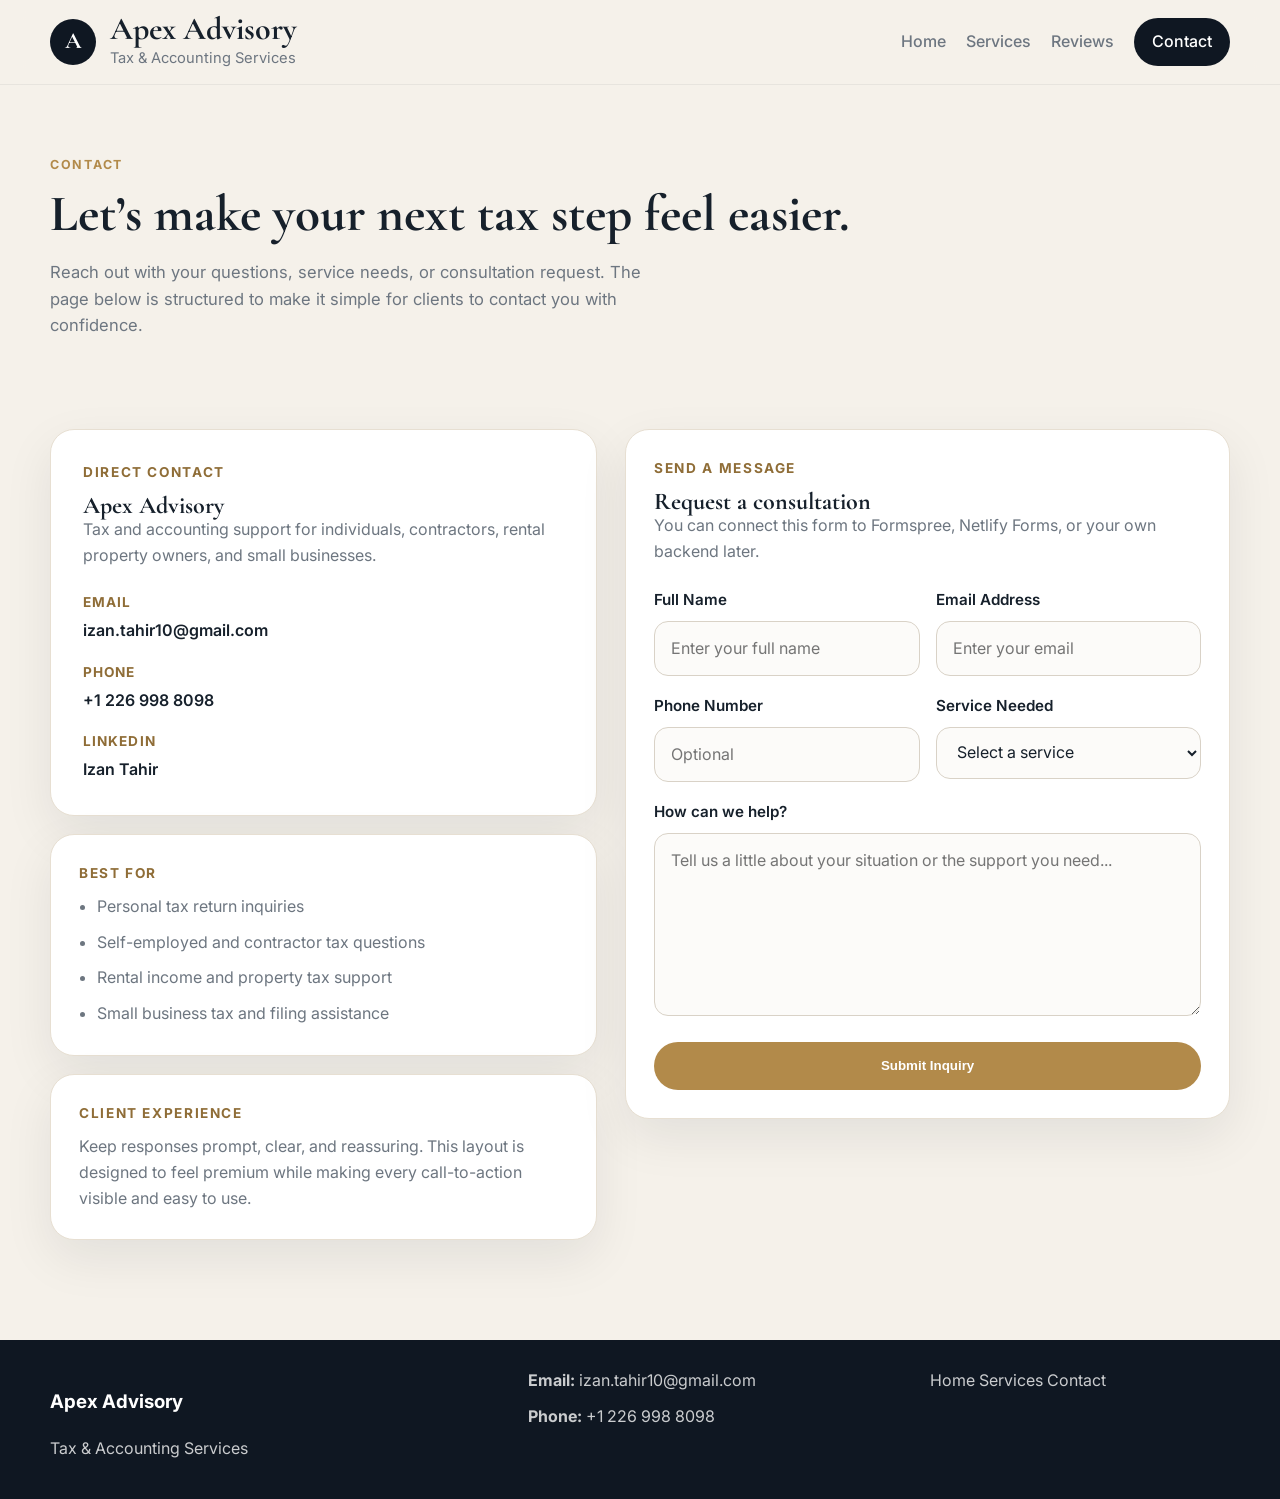
==== contact.html @ c5cc7b0b "Add Apex Advisory website files" ====
<!DOCTYPE html>
<html lang="en">
<head>
  <meta charset="UTF-8" />
  <meta name="viewport" content="width=device-width, initial-scale=1.0" />
  <title>Contact Apex Advisory</title>
  <meta
    name="description"
    content="Contact Apex Advisory for personal tax, contractor tax, rental income, and small business tax services."
  />
  <link rel="preconnect" href="https://fonts.googleapis.com" />
  <link rel="preconnect" href="https://fonts.gstatic.com" crossorigin />
  <link
    href="https://fonts.googleapis.com/css2?family=Cormorant+Garamond:wght@500;600;700&family=Inter:wght@400;500;600;700&display=swap"
    rel="stylesheet"
  />
  <link rel="stylesheet" href="css/styles.css" />
</head>
<body>
  <header class="site-header">
    <div class="container nav-wrap">
      <a href="index.html" class="brand">
        <span class="brand-mark">A</span>
        <div>
          <span class="brand-name">Apex Advisory</span>
          <span class="brand-subtitle">Tax & Accounting Services</span>
        </div>
      </a>

      <nav class="main-nav">
        <a href="index.html">Home</a>
        <a href="index.html#services">Services</a>
        <a href="index.html#reviews">Reviews</a>
        <a href="contact.html" class="nav-cta active">Contact</a>
      </nav>
    </div>
  </header>

  <main class="page-main">
    <section class="page-hero compact-hero">
      <div class="container">
        <p class="eyebrow">Contact</p>
        <h1>Let’s make your next tax step feel easier.</h1>
        <p class="page-intro">
          Reach out with your questions, service needs, or consultation request. The page below is
          structured to make it simple for clients to contact you with confidence.
        </p>
      </div>
    </section>

    <section class="contact-section">
      <div class="container contact-grid">
        <div class="contact-info-panel">
          <div class="contact-card large">
            <p class="contact-label">Direct Contact</p>
            <h2>Apex Advisory</h2>
            <p class="contact-text">
              Tax and accounting support for individuals, contractors, rental property owners,
              and small businesses.
            </p>

            <div class="contact-list">
              <div class="contact-item">
                <span>Email</span>
                <a href="mailto:izan.tahir10@gmail.com">izan.tahir10@gmail.com</a>
              </div>

              <div class="contact-item">
                <span>Phone</span>
                <a href="tel:+12269988098">+1 226 998 8098</a>
              </div>

              <div class="contact-item">
                <span>LinkedIn</span>
                <a href="#" target="_blank" rel="noopener">Izan Tahir</a>
              </div>
            </div>
          </div>

          <div class="contact-card">
            <p class="contact-label">Best For</p>
            <ul class="contact-bullets">
              <li>Personal tax return inquiries</li>
              <li>Self-employed and contractor tax questions</li>
              <li>Rental income and property tax support</li>
              <li>Small business tax and filing assistance</li>
            </ul>
          </div>

          <div class="contact-card">
            <p class="contact-label">Client Experience</p>
            <p class="contact-text">
              Keep responses prompt, clear, and reassuring. This layout is designed to feel premium
              while making every call-to-action visible and easy to use.
            </p>
          </div>
        </div>

        <div class="contact-form-panel">
          <div class="form-card">
            <p class="contact-label">Send a Message</p>
            <h2>Request a consultation</h2>
            <p class="form-intro">
              You can connect this form to Formspree, Netlify Forms, or your own backend later.
            </p>

            <form class="contact-form" action="#" method="post">
              <div class="form-row two-col">
                <div class="form-group">
                  <label for="fullName">Full Name</label>
                  <input type="text" id="fullName" name="fullName" placeholder="Enter your full name" required />
                </div>

                <div class="form-group">
                  <label for="email">Email Address</label>
                  <input type="email" id="email" name="email" placeholder="Enter your email" required />
                </div>
              </div>

              <div class="form-row two-col">
                <div class="form-group">
                  <label for="phone">Phone Number</label>
                  <input type="tel" id="phone" name="phone" placeholder="Optional" />
                </div>

                <div class="form-group">
                  <label for="service">Service Needed</label>
                  <select id="service" name="service" required>
                    <option value="">Select a service</option>
                    <option value="Personal Tax Returns">Personal Tax Returns (T1)</option>
                    <option value="Contractor Taxes">Self-Employed & Contractor Taxes</option>
                    <option value="Rental Income">Rental Income & Investment Properties</option>
                    <option value="Business Tax">Small Business Tax Support</option>
                  </select>
                </div>
              </div>

              <div class="form-row">
                <div class="form-group">
                  <label for="message">How can we help?</label>
                  <textarea
                    id="message"
                    name="message"
                    rows="6"
                    placeholder="Tell us a little about your situation or the support you need..."
                    required
                  ></textarea>
                </div>
              </div>

              <button type="submit" class="btn btn-gold btn-full">Submit Inquiry</button>
            </form>
          </div>
        </div>
      </div>
    </section>
  </main>

  <footer class="site-footer">
    <div class="container footer-grid">
      <div>
        <h3>Apex Advisory</h3>
        <p>Tax & Accounting Services</p>
      </div>

      <div>
        <p><strong>Email:</strong> izan.tahir10@gmail.com</p>
        <p><strong>Phone:</strong> +1 226 998 8098</p>
      </div>

      <div>
        <a href="index.html">Home</a>
        <a href="index.html#services">Services</a>
        <a href="contact.html">Contact</a>
      </div>
    </div>
  </footer>
</body>
</html>
---- css/styles.css ----
:root {
  --bg: #f5f1ea;
  --surface: #ffffff;
  --surface-soft: #f8f6f2;
  --text: #16202b;
  --muted: #6d7680;
  --line: #e7dfd2;
  --gold: #b28a4a;
  --gold-dark: #8f6d37;
  --navy: #0f1722;
  --navy-soft: #1b2634;
  --shadow: 0 18px 50px rgba(15, 23, 34, 0.08);
  --radius-lg: 24px;
  --radius-md: 16px;
  --radius-sm: 12px;
  --container: 1180px;
}

* {
  box-sizing: border-box;
}

html {
  scroll-behavior: smooth;
}

body {
  margin: 0;
  background: var(--bg);
  color: var(--text);
  font-family: "Inter", sans-serif;
  line-height: 1.6;
}

img {
  max-width: 100%;
  display: block;
}

a {
  color: inherit;
  text-decoration: none;
}

.container {
  width: min(100% - 40px, var(--container));
  margin: 0 auto;
}

.site-header {
  position: sticky;
  top: 0;
  z-index: 100;
  backdrop-filter: blur(12px);
  background: rgba(245, 241, 234, 0.9);
  border-bottom: 1px solid rgba(22, 32, 43, 0.06);
}

.nav-wrap {
  min-height: 84px;
  display: flex;
  align-items: center;
  justify-content: space-between;
  gap: 24px;
}

.brand {
  display: inline-flex;
  align-items: center;
  gap: 14px;
}

.brand-mark {
  width: 46px;
  height: 46px;
  border-radius: 50%;
  display: grid;
  place-items: center;
  background: var(--navy);
  color: #fff;
  font-family: "Cormorant Garamond", serif;
  font-size: 1.45rem;
  font-weight: 700;
}

.brand-name {
  display: block;
  font-family: "Cormorant Garamond", serif;
  font-size: 2rem;
  font-weight: 700;
  line-height: 1;
}

.brand-subtitle {
  display: block;
  margin-top: 2px;
  color: var(--muted);
  font-size: 0.92rem;
}

.main-nav {
  display: flex;
  align-items: center;
  gap: 20px;
  flex-wrap: wrap;
}

.main-nav a {
  color: var(--muted);
  font-weight: 500;
  transition: color 0.2s ease;
}

.main-nav a:hover,
.main-nav a.active {
  color: var(--text);
}

.nav-cta {
  padding: 11px 18px;
  border-radius: 999px;
  background: var(--navy);
  color: #fff !important;
}

.hero {
  padding: 80px 0 56px;
}

.hero-grid {
  display: grid;
  grid-template-columns: 1.2fr 0.8fr;
  gap: 32px;
  align-items: stretch;
}

.hero-copy,
.hero-panel-inner,
.cta-box,
.contact-card,
.form-card,
.service-card,
.review-summary-card,
.review-card,
.why-item {
  box-shadow: var(--shadow);
}

.hero-copy {
  background: linear-gradient(135deg, #101924, #1e2d3f);
  color: #fff;
  border-radius: 30px;
  padding: 54px;
}

.eyebrow {
  margin: 0 0 14px;
  letter-spacing: 0.14em;
  text-transform: uppercase;
  color: var(--gold);
  font-size: 0.78rem;
  font-weight: 700;
}

.hero h1,
.page-hero h1,
.section-heading h2,
.why-section h2,
.cta-box h2,
.contact-card h2,
.form-card h2,
.trust-grid h2 {
  margin: 0;
  font-family: "Cormorant Garamond", serif;
  line-height: 0.98;
}

.hero h1 {
  font-size: clamp(2.8rem, 5vw, 5rem);
  max-width: 12ch;
}

.hero-text,
.page-intro {
  margin: 20px 0 0;
  color: rgba(255, 255, 255, 0.82);
  font-size: 1.04rem;
  max-width: 60ch;
}

.hero-actions {
  display: flex;
  flex-wrap: wrap;
  gap: 14px;
  margin-top: 30px;
}

.btn {
  display: inline-flex;
  align-items: center;
  justify-content: center;
  min-height: 48px;
  padding: 0 22px;
  border-radius: 999px;
  font-weight: 600;
  border: 1px solid transparent;
  transition: all 0.25s ease;
}

.btn:hover {
  transform: translateY(-2px);
}

.btn-gold {
  background: var(--gold);
  color: #fff;
}

.btn-gold:hover {
  background: var(--gold-dark);
}

.btn-outline {
  border-color: rgba(255, 255, 255, 0.24);
  color: #fff;
}

.btn-outline:hover {
  border-color: rgba(255, 255, 255, 0.4);
}

.btn-dark {
  background: var(--navy);
  color: #fff;
}

.btn-full {
  width: 100%;
}

.hero-points {
  display: grid;
  grid-template-columns: repeat(2, minmax(0, 1fr));
  gap: 14px;
  margin-top: 36px;
}

.point-card {
  border-radius: 18px;
  background: rgba(255, 255, 255, 0.08);
  padding: 18px;
  border: 1px solid rgba(255, 255, 255, 0.09);
}

.point-card strong {
  display: block;
  margin-bottom: 6px;
}

.point-card span {
  color: rgba(255, 255, 255, 0.75);
  font-size: 0.95rem;
}

.hero-panel {
  display: flex;
}

.hero-panel-inner {
  width: 100%;
  background: var(--surface);
  border-radius: 30px;
  padding: 36px;
  border: 1px solid var(--line);
}

.panel-label,
.review-summary-label,
.contact-label,
.trust-label {
  margin: 0 0 10px;
  font-size: 0.85rem;
  font-weight: 700;
  color: var(--gold-dark);
  text-transform: uppercase;
  letter-spacing: 0.12em;
}

.panel-list {
  margin: 0;
  padding-left: 18px;
  color: var(--muted);
}

.panel-list li + li {
  margin-top: 10px;
}

.panel-divider {
  height: 1px;
  background: var(--line);
  margin: 26px 0;
}

.panel-note {
  margin: 0;
  color: var(--text);
  font-weight: 500;
}

.trust-strip {
  padding: 16px 0 28px;
}

.trust-grid,
.why-grid,
.footer-grid,
.contact-grid {
  display: grid;
  gap: 28px;
}

.trust-grid {
  grid-template-columns: 1fr 1fr;
  align-items: center;
}

.trust-grid h2 {
  font-size: clamp(2rem, 4vw, 3rem);
  max-width: 14ch;
}

.trust-text {
  margin: 0;
  color: var(--muted);
  font-size: 1.04rem;
}

.services-section,
.why-section,
.reviews-section,
.contact-section,
.cta-section {
  padding: 70px 0;
}

.section-heading {
  max-width: 740px;
  margin-bottom: 32px;
}

.section-heading h2,
.why-section h2,
.cta-box h2,
.page-hero h1 {
  font-size: clamp(2.2rem, 4vw, 3.4rem);
}

.section-heading p {
  color: var(--muted);
  margin-top: 14px;
}

.service-grid {
  display: grid;
  grid-template-columns: repeat(2, minmax(0, 1fr));
  gap: 22px;
}

.service-card {
  background: var(--surface);
  border: 1px solid var(--line);
  border-radius: 24px;
  padding: 28px;
  transition: transform 0.25s ease, border-color 0.25s ease;
}

.service-card:hover {
  transform: translateY(-4px);
  border-color: rgba(178, 138, 74, 0.35);
}

.service-number {
  display: inline-block;
  margin-bottom: 16px;
  color: var(--gold-dark);
  font-weight: 700;
  letter-spacing: 0.12em;
}

.service-card h3,
.why-item h3,
.review-card h3 {
  margin: 0 0 10px;
  font-size: 1.28rem;
}

.service-card p,
.why-item p,
.review-card p,
.contact-text,
.form-intro,
.reviews-note {
  color: var(--muted);
  margin: 0;
}

.service-link {
  display: inline-block;
  margin-top: 16px;
  color: var(--text);
  font-weight: 600;
}

.why-grid {
  grid-template-columns: 1fr 1fr;
  align-items: start;
}

.why-list {
  display: grid;
  gap: 16px;
}

.why-item {
  background: var(--surface-soft);
  border: 1px solid var(--line);
  border-radius: 20px;
  padding: 24px;
}

.review-summary-card {
  background: var(--surface);
  border: 1px solid var(--line);
  border-radius: 24px;
  padding: 24px;
  display: flex;
  align-items: center;
  justify-content: space-between;
  gap: 20px;
  margin-bottom: 20px;
}

.review-rating {
  margin: 8px 0 0;
  color: var(--muted);
  font-weight: 600;
}

.reviews-grid {
  display: grid;
  grid-template-columns: repeat(3, minmax(0, 1fr));
  gap: 18px;
}

.review-card,
.review-placeholder {
  background: var(--surface);
  border: 1px solid var(--line);
  border-radius: 20px;
  padding: 22px;
}

.review-card .meta {
  display: flex;
  align-items: center;
  justify-content: space-between;
  margin-top: 14px;
  color: var(--muted);
  font-size: 0.92rem;
}

.review-stars {
  color: var(--gold-dark);
  font-weight: 700;
}

.reviews-note {
  margin-top: 18px;
}

.cta-box {
  background: linear-gradient(135deg, #101924, #1a2a39);
  color: #fff;
  border-radius: 30px;
  padding: 36px;
  display: flex;
  align-items: center;
  justify-content: space-between;
  gap: 24px;
}

.cta-box p:last-child {
  color: rgba(255, 255, 255, 0.76);
}

.site-footer {
  background: var(--navy);
  color: #fff;
  padding: 28px 0;
}

.footer-grid {
  grid-template-columns: 1.2fr 1fr 0.8fr;
  align-items: start;
}

.footer-grid p,
.footer-grid a {
  margin: 0 0 10px;
  color: rgba(255, 255, 255, 0.78);
}

.page-main {
  padding-bottom: 30px;
}

.page-hero {
  padding: 70px 0 20px;
}

.compact-hero .page-intro {
  color: var(--muted);
  max-width: 62ch;
}

.contact-grid {
  grid-template-columns: 0.95fr 1.05fr;
  align-items: start;
}

.contact-info-panel,
.contact-form-panel {
  display: grid;
  gap: 18px;
}

.contact-card,
.form-card {
  background: var(--surface);
  border: 1px solid var(--line);
  border-radius: 24px;
  padding: 28px;
}

.contact-card.large {
  padding: 32px;
}

.contact-list {
  display: grid;
  gap: 18px;
  margin-top: 24px;
}

.contact-item span {
  display: block;
  font-size: 0.85rem;
  text-transform: uppercase;
  letter-spacing: 0.08em;
  color: var(--gold-dark);
  margin-bottom: 4px;
  font-weight: 700;
}

.contact-item a {
  color: var(--text);
  font-weight: 600;
  word-break: break-word;
}

.contact-bullets {
  margin: 0;
  padding-left: 18px;
  color: var(--muted);
}

.contact-bullets li + li {
  margin-top: 10px;
}

.contact-form {
  margin-top: 24px;
}

.form-row {
  margin-bottom: 18px;
}

.form-row.two-col {
  display: grid;
  grid-template-columns: repeat(2, minmax(0, 1fr));
  gap: 16px;
}

.form-group label {
  display: block;
  margin-bottom: 8px;
  font-size: 0.95rem;
  font-weight: 600;
}

.form-group input,
.form-group select,
.form-group textarea {
  width: 100%;
  border: 1px solid #d9d2c7;
  background: #fcfbf9;
  color: var(--text);
  border-radius: 14px;
  padding: 14px 16px;
  font: inherit;
  outline: none;
  transition: border-color 0.2s ease, box-shadow 0.2s ease;
}

.form-group input:focus,
.form-group select:focus,
.form-group textarea:focus {
  border-color: rgba(178, 138, 74, 0.8);
  box-shadow: 0 0 0 4px rgba(178, 138, 74, 0.12);
}

.service-page-section {
  padding: 64px 0 80px;
}

.service-hero-card,
.service-detail-card,
.service-side-card {
  background: var(--surface);
  border: 1px solid var(--line);
  border-radius: 24px;
  box-shadow: var(--shadow);
}

.service-page-grid {
  display: grid;
  grid-template-columns: 1.1fr 0.9fr;
  gap: 24px;
}

.service-hero-card {
  padding: 34px;
}

.service-hero-card h1 {
  margin: 0;
  font-family: "Cormorant Garamond", serif;
  font-size: clamp(2.3rem, 4vw, 3.5rem);
  line-height: 0.98;
}

.service-hero-card p {
  color: var(--muted);
  margin-top: 16px;
}

.service-detail-card {
  margin-top: 18px;
  padding: 28px;
}

.service-detail-card h2,
.service-side-card h3 {
  margin: 0 0 14px;
  font-size: 1.35rem;
}

.service-checklist {
  margin: 0;
  padding-left: 18px;
  color: var(--muted);
}

.service-checklist li + li {
  margin-top: 10px;
}

.service-side-stack {
  display: grid;
  gap: 18px;
}

.service-side-card {
  padding: 26px;
}

.service-side-card p {
  color: var(--muted);
  margin: 0;
}

#hidden-map {
  width: 1px;
  height: 1px;
  overflow: hidden;
  position: absolute;
  left: -9999px;
}

@media (max-width: 980px) {
  .hero-grid,
  .trust-grid,
  .why-grid,
  .contact-grid,
  .service-page-grid,
  .footer-grid {
    grid-template-columns: 1fr;
  }

  .service-grid,
  .reviews-grid {
    grid-template-columns: 1fr 1fr;
  }

  .cta-box,
  .review-summary-card {
    flex-direction: column;
    align-items: flex-start;
  }

  .hero-copy {
    padding: 38px 30px;
  }
}

@media (max-width: 720px) {
  .main-nav {
    gap: 12px;
  }

  .main-nav a {
    font-size: 0.94rem;
  }

  .hero-points,
  .service-grid,
  .reviews-grid,
  .form-row.two-col {
    grid-template-columns: 1fr;
  }

  .hero {
    padding-top: 46px;
  }

  .hero h1 {
    max-width: none;
  }

  .brand-name {
    font-size: 1.6rem;
  }

  .container {
    width: min(100% - 24px, var(--container));
  }

  .hero-copy,
  .hero-panel-inner,
  .cta-box,
  .contact-card,
  .form-card,
  .service-card,
  .review-summary-card,
  .review-card {
    border-radius: 20px;
  }
}
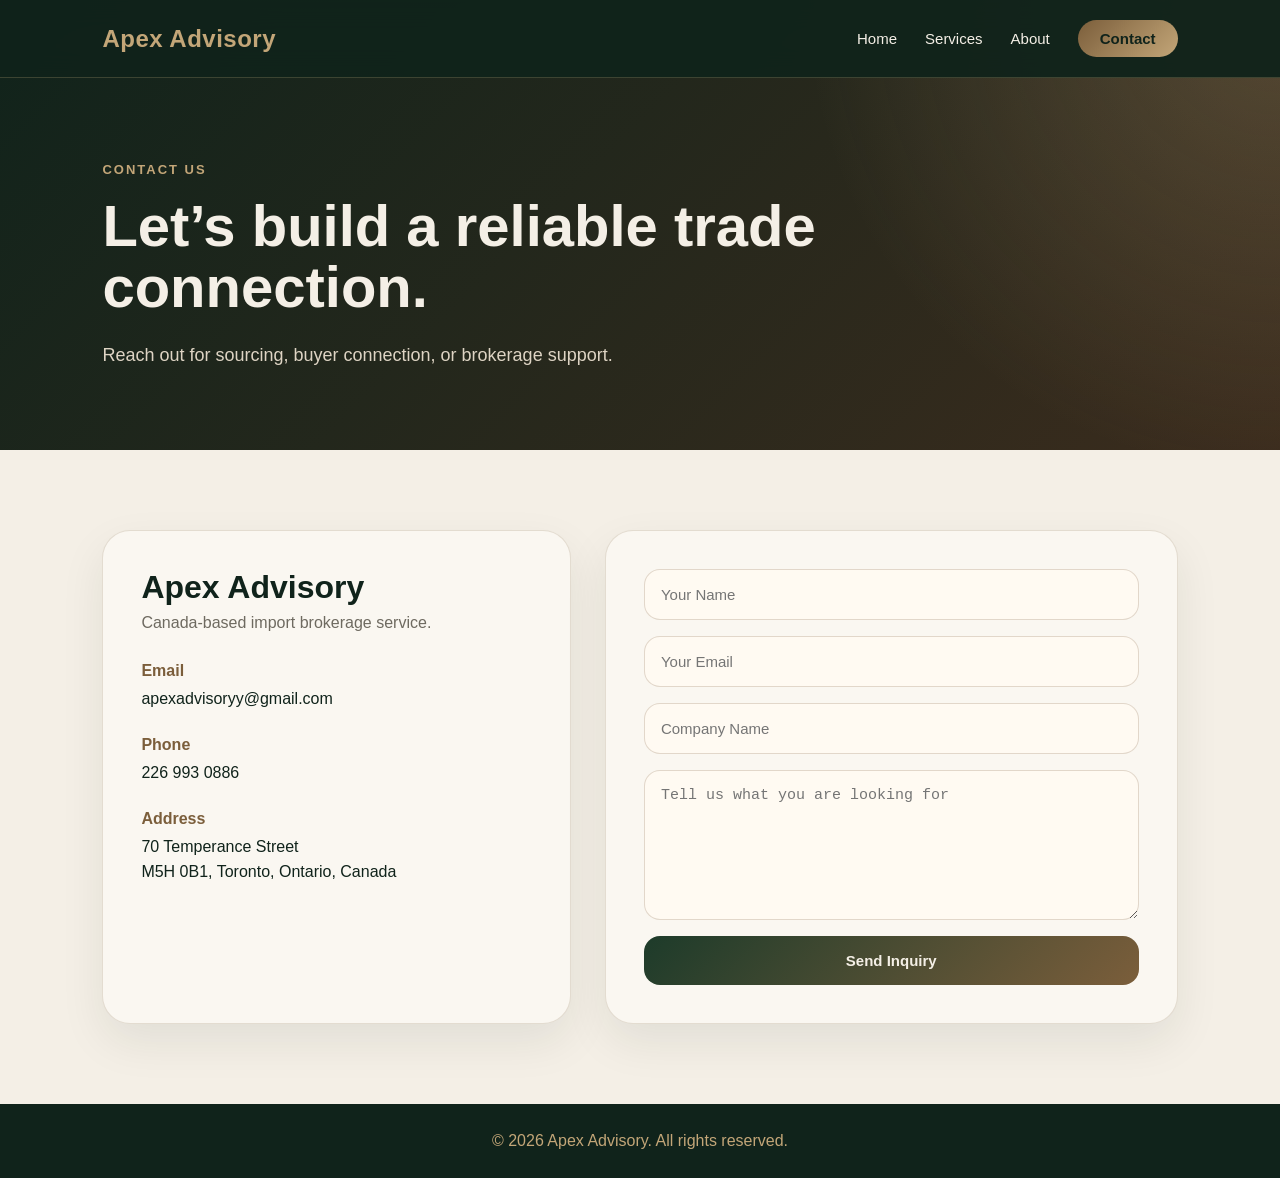
==== commit 397dee2e: "apexadvisory changed" ====
--- a/contact.html
+++ b/contact.html
@@ -1,179 +1,66 @@
 <!DOCTYPE html>
 <html lang="en">
+
 <head>
-  <meta charset="UTF-8" />
-  <meta name="viewport" content="width=device-width, initial-scale=1.0" />
-  <title>Contact Apex Advisory</title>
-  <meta
-    name="description"
-    content="Contact Apex Advisory for personal tax, contractor tax, rental income, and small business tax services."
-  />
-  <link rel="preconnect" href="https://fonts.googleapis.com" />
-  <link rel="preconnect" href="https://fonts.gstatic.com" crossorigin />
-  <link
-    href="https://fonts.googleapis.com/css2?family=Cormorant+Garamond:wght@500;600;700&family=Inter:wght@400;500;600;700&display=swap"
-    rel="stylesheet"
-  />
-  <link rel="stylesheet" href="css/styles.css" />
+    <meta charset="UTF-8" />
+    <meta name="viewport" content="width=device-width, initial-scale=1.0" />
+    <title>Contact | Apex Advisory</title>
+    <link rel="stylesheet" href="style.css" />
 </head>
+
 <body>
-  <header class="site-header">
-    <div class="container nav-wrap">
-      <a href="index.html" class="brand">
-        <span class="brand-mark">A</span>
-        <div>
-          <span class="brand-name">Apex Advisory</span>
-          <span class="brand-subtitle">Tax & Accounting Services</span>
-        </div>
-      </a>
 
-      <nav class="main-nav">
-        <a href="index.html">Home</a>
-        <a href="index.html#services">Services</a>
-        <a href="index.html#reviews">Reviews</a>
-        <a href="contact.html" class="nav-cta active">Contact</a>
-      </nav>
-    </div>
-  </header>
+    <header class="navbar">
+        <a href="index.html" class="logo">Apex Advisory</a>
+        <nav>
+            <a href="index.html">Home</a>
+            <a href="index.html#services">Services</a>
+            <a href="index.html#about">About</a>
+            <a href="contact.html" class="nav-btn">Contact</a>
+        </nav>
+    </header>
 
-  <main class="page-main">
-    <section class="page-hero compact-hero">
-      <div class="container">
-        <p class="eyebrow">Contact</p>
-        <h1>Let’s make your next tax step feel easier.</h1>
-        <p class="page-intro">
-          Reach out with your questions, service needs, or consultation request. The page below is
-          structured to make it simple for clients to contact you with confidence.
-        </p>
-      </div>
+    <section class="contact-hero">
+        <span>Contact Us</span>
+        <h1>Let’s build a reliable trade connection.</h1>
+        <p>Reach out for sourcing, buyer connection, or brokerage support.</p>
     </section>
 
     <section class="contact-section">
-      <div class="container contact-grid">
-        <div class="contact-info-panel">
-          <div class="contact-card large">
-            <p class="contact-label">Direct Contact</p>
+        <div class="contact-info-box">
             <h2>Apex Advisory</h2>
-            <p class="contact-text">
-              Tax and accounting support for individuals, contractors, rental property owners,
-              and small businesses.
-            </p>
+            <p class="muted">Canada-based import brokerage service.</p>
 
-            <div class="contact-list">
-              <div class="contact-item">
-                <span>Email</span>
-                <a href="mailto:izan.tahir10@gmail.com">izan.tahir10@gmail.com</a>
-              </div>
+            <div class="info-item">
+                <strong>Email</strong>
+                <p>apexadvisoryy@gmail.com</p>
+            </div>
 
-              <div class="contact-item">
-                <span>Phone</span>
-                <a href="tel:+12269988098">+1 226 998 8098</a>
-              </div>
+            <div class="info-item">
+                <strong>Phone</strong>
+                <p>226 993 0886</p>
+            </div>
 
-              <div class="contact-item">
-                <span>LinkedIn</span>
-                <a href="#" target="_blank" rel="noopener">Izan Tahir</a>
-              </div>
+            <div class="info-item">
+                <strong>Address</strong>
+                <p>70 Temperance Street<br>M5H 0B1, Toronto, Ontario, Canada</p>
             </div>
-          </div>
-
-          <div class="contact-card">
-            <p class="contact-label">Best For</p>
-            <ul class="contact-bullets">
-              <li>Personal tax return inquiries</li>
-              <li>Self-employed and contractor tax questions</li>
-              <li>Rental income and property tax support</li>
-              <li>Small business tax and filing assistance</li>
-            </ul>
-          </div>
-
-          <div class="contact-card">
-            <p class="contact-label">Client Experience</p>
-            <p class="contact-text">
-              Keep responses prompt, clear, and reassuring. This layout is designed to feel premium
-              while making every call-to-action visible and easy to use.
-            </p>
-          </div>
         </div>
 
-        <div class="contact-form-panel">
-          <div class="form-card">
-            <p class="contact-label">Send a Message</p>
-            <h2>Request a consultation</h2>
-            <p class="form-intro">
-              You can connect this form to Formspree, Netlify Forms, or your own backend later.
-            </p>
+        <form id="contactForm" class="contact-form">
+            <input type="text" placeholder="Your Name" required />
+            <input type="email" placeholder="Your Email" required />
+            <input type="text" placeholder="Company Name" />
+            <textarea placeholder="Tell us what you are looking for" required></textarea>
+            <button type="submit">Send Inquiry</button>
+        </form>
+    </section>
 
-            <form class="contact-form" action="#" method="post">
-              <div class="form-row two-col">
-                <div class="form-group">
-                  <label for="fullName">Full Name</label>
-                  <input type="text" id="fullName" name="fullName" placeholder="Enter your full name" required />
-                </div>
+    <footer>
+        <p>© 2026 Apex Advisory. All rights reserved.</p>
+    </footer>
 
-                <div class="form-group">
-                  <label for="email">Email Address</label>
-                  <input type="email" id="email" name="email" placeholder="Enter your email" required />
-                </div>
-              </div>
+    <script src="script.js"></script>
+</body>
 
-              <div class="form-row two-col">
-                <div class="form-group">
-                  <label for="phone">Phone Number</label>
-                  <input type="tel" id="phone" name="phone" placeholder="Optional" />
-                </div>
-
-                <div class="form-group">
-                  <label for="service">Service Needed</label>
-                  <select id="service" name="service" required>
-                    <option value="">Select a service</option>
-                    <option value="Personal Tax Returns">Personal Tax Returns (T1)</option>
-                    <option value="Contractor Taxes">Self-Employed & Contractor Taxes</option>
-                    <option value="Rental Income">Rental Income & Investment Properties</option>
-                    <option value="Business Tax">Small Business Tax Support</option>
-                  </select>
-                </div>
-              </div>
-
-              <div class="form-row">
-                <div class="form-group">
-                  <label for="message">How can we help?</label>
-                  <textarea
-                    id="message"
-                    name="message"
-                    rows="6"
-                    placeholder="Tell us a little about your situation or the support you need..."
-                    required
-                  ></textarea>
-                </div>
-              </div>
-
-              <button type="submit" class="btn btn-gold btn-full">Submit Inquiry</button>
-            </form>
-          </div>
-        </div>
-      </div>
-    </section>
-  </main>
-
-  <footer class="site-footer">
-    <div class="container footer-grid">
-      <div>
-        <h3>Apex Advisory</h3>
-        <p>Tax & Accounting Services</p>
-      </div>
-
-      <div>
-        <p><strong>Email:</strong> izan.tahir10@gmail.com</p>
-        <p><strong>Phone:</strong> +1 226 998 8098</p>
-      </div>
-
-      <div>
-        <a href="index.html">Home</a>
-        <a href="index.html#services">Services</a>
-        <a href="contact.html">Contact</a>
-      </div>
-    </div>
-  </footer>
-</body>
 </html>
--- a/style.css
+++ b/style.css
@@ -0,0 +1,375 @@
+* {
+  margin: 0;
+  padding: 0;
+  box-sizing: border-box;
+}
+
+:root {
+  --green-dark: #10231b;
+  --green: #1d3b2a;
+  --green-soft: #38523c;
+  --brown: #7b5e3b;
+  --brown-light: #c3a678;
+  --cream: #f4efe6;
+  --soft: #faf7f1;
+  --text: #1b211d;
+  --muted: #6e6a60;
+  --white: #ffffff;
+}
+
+html {
+  scroll-behavior: smooth;
+}
+
+body {
+  font-family: "Segoe UI", Arial, sans-serif;
+  background: var(--cream);
+  color: var(--text);
+}
+
+.navbar {
+  position: fixed;
+  top: 0;
+  width: 100%;
+  padding: 20px 8%;
+  background: rgba(16, 35, 27, 0.95);
+  backdrop-filter: blur(14px);
+  display: flex;
+  justify-content: space-between;
+  align-items: center;
+  z-index: 999;
+  border-bottom: 1px solid rgba(195, 166, 120, 0.25);
+}
+
+.logo {
+  color: var(--brown-light);
+  font-size: 24px;
+  font-weight: 700;
+  text-decoration: none;
+  letter-spacing: 0.5px;
+}
+
+nav {
+  display: flex;
+  gap: 28px;
+  align-items: center;
+}
+
+nav a {
+  color: var(--cream);
+  text-decoration: none;
+  font-size: 15px;
+  transition: 0.3s;
+}
+
+nav a:hover {
+  color: var(--brown-light);
+}
+
+.nav-btn {
+  background: linear-gradient(135deg, var(--brown), var(--brown-light));
+  color: var(--green-dark) !important;
+  padding: 10px 22px;
+  border-radius: 40px;
+  font-weight: 700;
+}
+
+.hero {
+  min-height: 100vh;
+  padding: 160px 8% 90px;
+  display: grid;
+  grid-template-columns: 1.2fr 0.8fr;
+  gap: 50px;
+  align-items: center;
+  background:
+    radial-gradient(circle at top right, rgba(195,166,120,0.25), transparent 35%),
+    linear-gradient(135deg, #10231b 0%, #1d3b2a 55%, #3b2c1d 100%);
+}
+
+.hero-text span,
+.label,
+.contact-hero span {
+  color: var(--brown-light);
+  text-transform: uppercase;
+  letter-spacing: 2px;
+  font-size: 13px;
+  font-weight: 700;
+}
+
+.hero-text h1,
+.contact-hero h1 {
+  color: var(--cream);
+  font-size: 58px;
+  line-height: 1.05;
+  margin: 18px 0 22px;
+  max-width: 850px;
+}
+
+.hero-text p,
+.contact-hero p {
+  color: #ded4c4;
+  font-size: 18px;
+  line-height: 1.7;
+  max-width: 670px;
+}
+
+.hero-buttons {
+  display: flex;
+  gap: 16px;
+  margin-top: 32px;
+}
+
+.primary-btn,
+.secondary-btn {
+  padding: 14px 26px;
+  border-radius: 40px;
+  text-decoration: none;
+  font-weight: 700;
+  transition: 0.3s;
+}
+
+.primary-btn {
+  background: linear-gradient(135deg, var(--brown), var(--brown-light));
+  color: var(--green-dark);
+}
+
+.secondary-btn {
+  border: 1px solid rgba(244,239,230,0.35);
+  color: var(--cream);
+}
+
+.primary-btn:hover,
+.secondary-btn:hover,
+.nav-btn:hover {
+  transform: translateY(-3px);
+}
+
+.hero-card {
+  background: rgba(244, 239, 230, 0.1);
+  border: 1px solid rgba(195,166,120,0.25);
+  border-radius: 28px;
+  padding: 38px;
+  color: var(--cream);
+  box-shadow: 0 25px 70px rgba(0,0,0,0.25);
+}
+
+.hero-card p {
+  color: var(--brown-light);
+  margin-bottom: 10px;
+}
+
+.hero-card h3 {
+  font-size: 28px;
+  margin-bottom: 24px;
+}
+
+.hero-card li {
+  list-style: none;
+  padding: 12px 0;
+  border-bottom: 1px solid rgba(244,239,230,0.12);
+  color: #e5ded3;
+}
+
+.section {
+  padding: 100px 8%;
+}
+
+.section h2,
+.about h2,
+.cta h2 {
+  font-size: 42px;
+  max-width: 760px;
+  margin: 16px 0 40px;
+  color: var(--green-dark);
+}
+
+.cards {
+  display: grid;
+  grid-template-columns: repeat(3, 1fr);
+  gap: 26px;
+}
+
+.card {
+  background: var(--soft);
+  padding: 34px;
+  border-radius: 26px;
+  border: 1px solid rgba(123,94,59,0.18);
+  box-shadow: 0 18px 45px rgba(16,35,27,0.08);
+  transition: 0.3s;
+}
+
+.card:hover {
+  transform: translateY(-6px);
+}
+
+.card h3 {
+  color: var(--green);
+  font-size: 22px;
+  margin-bottom: 12px;
+}
+
+.card p {
+  color: var(--muted);
+  line-height: 1.7;
+}
+
+.about {
+  padding: 100px 8%;
+  display: grid;
+  grid-template-columns: 1fr 1fr;
+  gap: 60px;
+  background: linear-gradient(135deg, var(--green-dark), #2c2118);
+}
+
+.about h2,
+.about p {
+  color: var(--cream);
+}
+
+.about p {
+  font-size: 18px;
+  line-height: 1.8;
+}
+
+.cta {
+  text-align: center;
+  padding: 100px 8%;
+  background: var(--soft);
+}
+
+.cta h2 {
+  margin-left: auto;
+  margin-right: auto;
+}
+
+.cta p {
+  color: var(--muted);
+  margin-bottom: 30px;
+}
+
+.contact-hero {
+  padding: 160px 8% 80px;
+  background:
+    radial-gradient(circle at top right, rgba(195,166,120,0.25), transparent 35%),
+    linear-gradient(135deg, #10231b, #3b2c1d);
+}
+
+.contact-section {
+  padding: 80px 8%;
+  display: grid;
+  grid-template-columns: 0.9fr 1.1fr;
+  gap: 34px;
+}
+
+.contact-info-box,
+.contact-form {
+  background: var(--soft);
+  border: 1px solid rgba(123,94,59,0.18);
+  border-radius: 28px;
+  padding: 38px;
+  box-shadow: 0 18px 45px rgba(16,35,27,0.08);
+}
+
+.contact-info-box h2 {
+  color: var(--green-dark);
+  font-size: 32px;
+  margin-bottom: 8px;
+}
+
+.muted {
+  color: var(--muted);
+  margin-bottom: 30px;
+}
+
+.info-item {
+  margin-top: 24px;
+}
+
+.info-item strong {
+  color: var(--brown);
+  display: block;
+  margin-bottom: 6px;
+}
+
+.info-item p {
+  color: var(--green-dark);
+  line-height: 1.6;
+}
+
+.contact-form {
+  display: flex;
+  flex-direction: column;
+  gap: 16px;
+}
+
+input,
+textarea {
+  padding: 16px;
+  border-radius: 16px;
+  border: 1px solid rgba(123,94,59,0.22);
+  background: #fffaf2;
+  font-size: 15px;
+  outline: none;
+}
+
+input:focus,
+textarea:focus {
+  border-color: var(--brown-light);
+  box-shadow: 0 0 0 4px rgba(195,166,120,0.18);
+}
+
+textarea {
+  min-height: 150px;
+  resize: vertical;
+}
+
+button {
+  background: linear-gradient(135deg, var(--green), var(--brown));
+  color: var(--cream);
+  border: none;
+  padding: 16px;
+  border-radius: 16px;
+  font-size: 15px;
+  font-weight: 700;
+  cursor: pointer;
+  transition: 0.3s;
+}
+
+button:hover {
+  transform: translateY(-3px);
+  background: linear-gradient(135deg, var(--brown), var(--brown-light));
+  color: var(--green-dark);
+}
+
+footer {
+  text-align: center;
+  padding: 28px;
+  background: var(--green-dark);
+  color: var(--brown-light);
+}
+
+@media (max-width: 900px) {
+  .hero,
+  .about,
+  .contact-section,
+  .cards {
+    grid-template-columns: 1fr;
+  }
+
+  .hero-text h1,
+  .contact-hero h1 {
+    font-size: 40px;
+  }
+
+  nav {
+    gap: 14px;
+  }
+
+  nav a {
+    font-size: 13px;
+  }
+
+  .hero-buttons {
+    flex-direction: column;
+  }
+}
